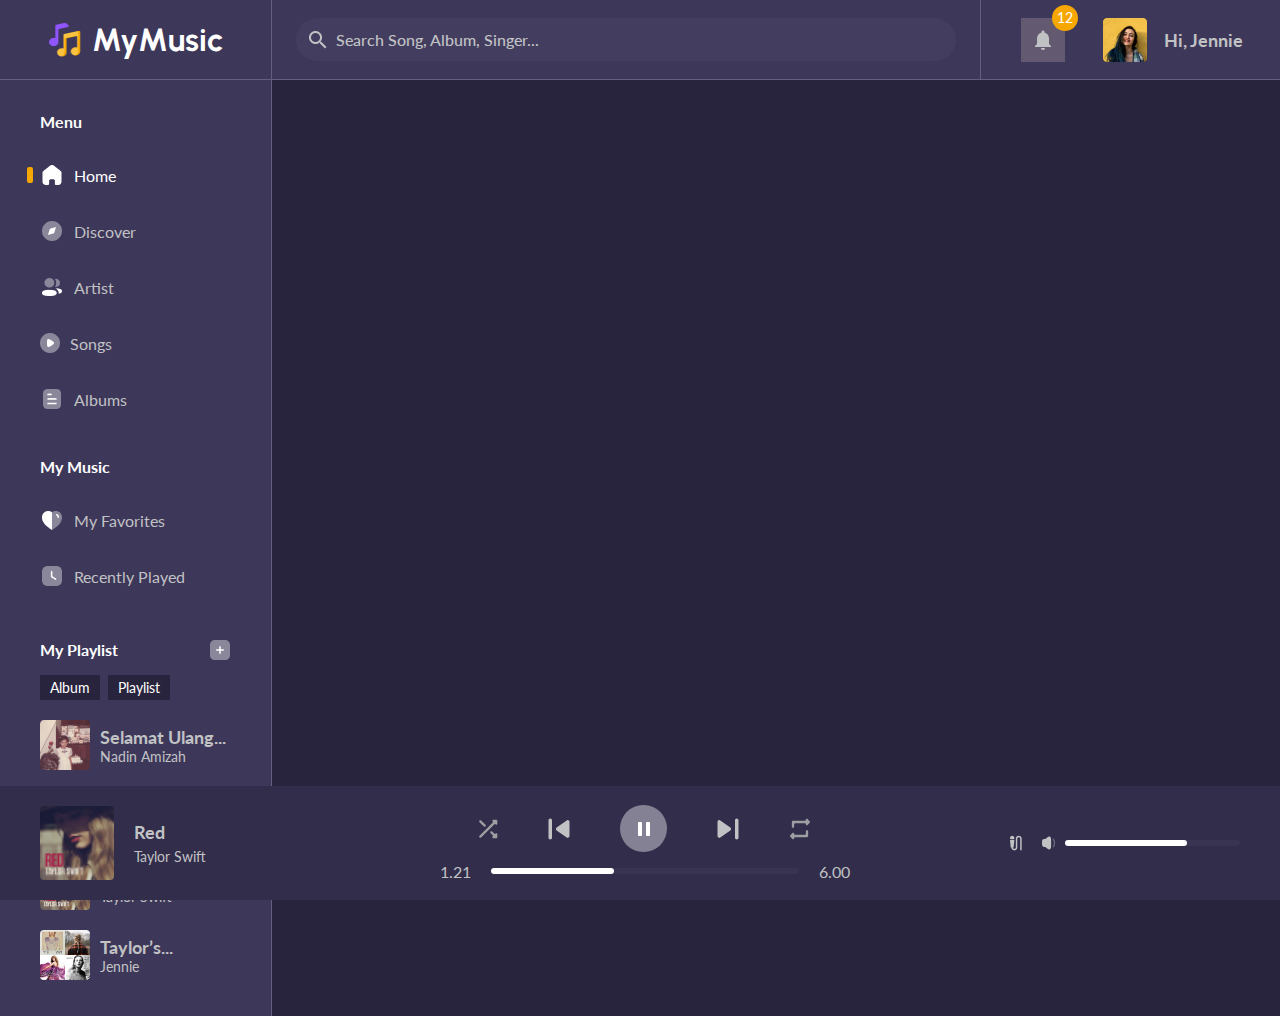
==== landing-page/landingPage.html @ be9fb443 "Membuat Tampilan MyMusic" ====
<!DOCTYPE html>
<html lang="en">
  <head>
    <meta charset="UTF-8" />
    <meta name="viewport" content="width=device-width, initial-scale=1.0" />
    <title>Landing Page</title>
    <link rel="stylesheet" href="landingPage.css" />
    <link rel="stylesheet" href="../default-css/default.css" />
  </head>
  <body>
    <nav class="navbar">
      <div class="logo-brand">
        <img
          src="../assets/icon/logo.png"
          alt="MyMusic"
          width="34px"
          height="34px"
        />
        <p class="brand-nav mymusic">MyMusic</p>
      </div>

      <div class="search-feature">
        <img
          src="../assets/icon/Material Icon.png"
          alt="search"
          class="search-icon"
        />
        <input
          type="text"
          placeholder="Search Song, Album, Singer..."
          class="input-search body-2"
        />
      </div>

      <div class="profile">
        <div class="notification">
          <div class="sum-notification">
            <p class="body-nav">12</p>
          </div>
          <img src="../assets/icon/notification.png" alt="notification" />
        </div>
        <div class="profile-content">
          <img src="../assets/img/Avatar.png" alt="" />
          <p class="body-1">Hi, Jennie</p>
        </div>
      </div>

      <div class="hamburger-menu">
        <div class="line"></div>
        <div class="line"></div>
        <div class="line"></div>
      </div>

      <div class="next-icon">
        <img src="../assets/icon/arrow-right.png" alt="Next" />
      </div>
    </nav>

    <aside class="aside-nav">
      <div class="menu-section">
        <p class="title-text">Menu</p>

        <ul class="menu-list">
          <li>
            <img src="../assets/icon/home.png" alt="home" />
            <p class="white">Home</p>
          </li>
          <li>
            <img src="../assets/icon/discover.png" alt="discover" />
            <p>Discover</p>
          </li>
          <li>
            <img src="../assets/icon/artist.png" alt="artist" />
            <p>Artist</p>
          </li>
          <li>
            <img src="../assets/icon/Play.png" alt="play" />
            <p>Songs</p>
          </li>
          <li>
            <img src="../assets/icon/albums.png" alt="albums" />
            <p>Albums</p>
          </li>
        </ul>
      </div>

      <div class="my-music-section">
        <p class="title-text">My Music</p>

        <ul class="menu-list">
          <li>
            <img src="../assets/icon/half-heart.png" alt="heart" />
            <p>My Favorites</p>
          </li>
          <li>
            <img src="../assets/icon/clock.png" alt="discover" />
            <p>Recently Played</p>
          </li>
        </ul>
      </div>

      <div class="my-playlist-section">
        <div class="add">
          <p class="title-text">My Playlist</p>
          <svg
            width="24"
            height="24"
            viewBox="0 0 24 24"
            fill="none"
            xmlns="http://www.w3.org/2000/svg"
          >
            <path
              opacity="0.4"
              d="M16.6667 2H7.33333C3.92889 2 2 3.92889 2 7.33333V16.6667C2 20.0622 3.92 22 7.33333 22H16.6667C20.0711 22 22 20.0622 22 16.6667V7.33333C22 3.92889 20.0711 2 16.6667 2Z"
              fill="white"
            />
            <path
              d="M15.3205 12.7083H12.7495V15.257C12.7495 15.6673 12.4139 16 12 16C11.5861 16 11.2505 15.6673 11.2505 15.257V12.7083H8.67955C8.29342 12.6687 8 12.3461 8 11.9613C8 11.5765 8.29342 11.2539 8.67955 11.2143H11.2424V8.67365C11.2824 8.29088 11.6078 8 11.996 8C12.3842 8 12.7095 8.29088 12.7495 8.67365V11.2143H15.3205C15.7066 11.2539 16 11.5765 16 11.9613C16 12.3461 15.7066 12.6687 15.3205 12.7083Z"
              fill="white"
            />
          </svg>
        </div>

        <div class="button-playlist">
          <button class="body-nav">Album</button>
          <button class="body-nav">Playlist</button>
        </div>

        <ul class="image-list">
          <li>
            <img
              src="../assets/img/Nadin_Amizah_-_Selamat_Ulang_Tahun.jpg"
              alt="image"
            />
            <div class="image-content">
              <p class="body-1 text-secondary">Selamat Ulang...</p>
              <p class="body-nav text-secondary">Nadin Amizah</p>
            </div>
          </li>
          <li>
            <img src="../assets/img/Midnights_-_Taylor_Swift.jpg" alt="image" />
            <div class="image-content">
              <p class="body-1 text-secondary">Midnights</p>
              <p class="body-nav text-secondary">Taylor Swift</p>
            </div>
          </li>
          <li>
            <img src="../assets/img/Taylor_Swift_-_Red.jpg" alt="image" />
            <div class="image-content">
              <p class="body-1 text-secondary">Red</p>
              <p class="body-nav text-secondary">Taylor Swift</p>
            </div>
          </li>
          <li>
            <img src="../assets/img/frame1.jpg" alt="image" />
            <div class="image-content">
              <p class="body-1 text-secondary">Taylor’s...</p>
              <p class="body-nav text-secondary">Jennie</p>
            </div>
          </li>
        </ul>
      </div>
    </aside>

    <section class="song-bar">
      <div class="card-bar">
        <img
          src="../assets/img/Taylor_Swift_-_Red.jpg"
          alt="image"
          width="74px"
        />
        <div class="image-content">
          <p class="body-1 text-secondary text-20">Red</p>
          <p class="body-nav text-secondary text-18">Taylor Swift</p>
        </div>
      </div>

      <div class="start-music">
        <div class="start-music-icon">
          <svg
            class="ml-5"
            width="19"
            height="20"
            viewBox="0 0 19 20"
            fill="none"
            xmlns="http://www.w3.org/2000/svg"
          >
            <path
              d="M6.52318 7.52397C6.98185 7.06853 6.98286 6.32691 6.52536 5.87029L2.1344 1.48781C1.6798 1.03409 0.943564 1.03444 0.489401 1.48861C0.0349275 1.94308 0.0349276 2.67993 0.489401 3.1344L4.87612 7.52112C5.3306 7.9756 6.0671 7.97684 6.52318 7.52397ZM14.2968 0.666504C13.4184 0.666504 12.9785 1.7285 13.5996 2.34961C13.9845 2.73454 13.9847 3.35859 13.5999 3.74367L0.488676 16.8653C0.0345502 17.3198 0.0346966 18.0564 0.489004 18.5107C0.943311 18.965 1.67984 18.9651 2.13433 18.511L15.256 5.39978C15.6411 5.01501 16.2651 5.01513 16.6501 5.40006C17.2712 6.02117 18.3332 5.58127 18.3332 4.70289V1.83317C18.3332 1.18884 17.8108 0.666504 17.1665 0.666504H14.2968ZM13.124 12.4673C12.6698 12.0131 11.9333 12.0131 11.479 12.4673C11.0247 12.9216 11.0247 13.6581 11.479 14.1123L13.6077 16.241C13.9945 16.6279 13.9945 17.2551 13.6077 17.642C12.9836 18.2661 13.4256 19.3332 14.3082 19.3332H17.1665C17.8108 19.3332 18.3332 18.8108 18.3332 18.1665V15.2965C18.3332 14.4182 17.2713 13.9784 16.6503 14.5994C16.2653 14.9844 15.6411 14.9844 15.2561 14.5994L13.124 12.4673Z"
              fill="#9D9EA1"
            />
          </svg>

          <svg
            class="ml-5"
            width="22"
            height="22"
            viewBox="0 0 22 22"
            fill="none"
            xmlns="http://www.w3.org/2000/svg"
          >
            <path
              d="M0.5 2.25C0.5 1.2835 1.2835 0.5 2.25 0.5C3.2165 0.5 4 1.2835 4 2.25V19.75C4 20.7165 3.2165 21.5 2.25 21.5C1.2835 21.5 0.5 20.7165 0.5 19.75V2.25ZM8.6504 9.57031C7.66266 10.2675 7.66266 11.7325 8.6504 12.4297L18.7408 19.5523C19.9 20.3706 21.5 19.5416 21.5 18.1226V3.87736C21.5 2.45843 19.9 1.62939 18.7408 2.44767L8.6504 9.57031Z"
              fill="#C1C2C4"
            />
          </svg>

          <div class="play">
            <svg
              width="12"
              height="14"
              viewBox="0 0 12 14"
              fill="none"
              xmlns="http://www.w3.org/2000/svg"
            >
              <path
                d="M0.000488281 13C0.000488281 13.5523 0.448204 14 1.00049 14H3.00049C3.55277 14 4.00049 13.5523 4.00049 13V1C4.00049 0.447716 3.55277 0 3.00049 0H1.00049C0.448204 0 0.000488281 0.447715 0.000488281 1V13ZM9.00049 0C8.4482 0 8.00049 0.447715 8.00049 1V13C8.00049 13.5523 8.4482 14 9.00049 14H11.0005C11.5528 14 12.0005 13.5523 12.0005 13V1C12.0005 0.447716 11.5528 0 11.0005 0H9.00049Z"
                fill="white"
              />
            </svg>
          </div>

          <svg
            class="mr-5"
            width="22"
            height="22"
            viewBox="0 0 22 22"
            fill="none"
            xmlns="http://www.w3.org/2000/svg"
          >
            <path
              d="M0.5 18.1226C0.5 19.5416 2.09997 20.3706 3.2592 19.5523L13.3496 12.4297C14.3373 11.7325 14.3373 10.2675 13.3496 9.57031L3.25919 2.44767C2.09997 1.62939 0.5 2.45843 0.5 3.87736V18.1226ZM19.75 0.5C18.7835 0.5 18 1.2835 18 2.25V19.75C18 20.7165 18.7835 21.5 19.75 21.5C20.7165 21.5 21.5 20.7165 21.5 19.75V2.25C21.5 1.2835 20.7165 0.5 19.75 0.5Z"
              fill="#C1C2C4"
            />
          </svg>

          <svg
            class="mr-5"
            width="22"
            height="22"
            viewBox="0 0 22 22"
            fill="none"
            xmlns="http://www.w3.org/2000/svg"
          >
            <path
              d="M5.16667 6.33301C5.16667 5.68868 5.689 5.16634 6.33333 5.16634H15.8082C16.3744 5.16634 16.8333 5.62531 16.8333 6.19147C16.8333 7.10476 17.9375 7.56213 18.5833 6.91634L20.675 4.82463C21.1307 4.36902 21.1307 3.63033 20.675 3.17472L18.5833 1.08301C17.9375 0.437213 16.8333 0.894592 16.8333 1.80788C16.8333 2.37404 16.3744 2.83301 15.8082 2.83301H4C3.35567 2.83301 2.83333 3.35534 2.83333 3.99967V8.66634C2.83333 9.31067 3.35567 9.83301 4 9.83301C4.64433 9.83301 5.16667 9.31067 5.16667 8.66634V6.33301ZM16.8333 15.6663C16.8333 16.3107 16.311 16.833 15.6667 16.833H6.19179C5.62563 16.833 5.16667 16.374 5.16667 15.8079C5.16667 14.8946 4.06246 14.4372 3.41667 15.083L1.32496 17.1747C0.869345 17.6303 0.869346 18.369 1.32496 18.8246L3.41667 20.9163C4.06246 21.5621 5.16667 21.1048 5.16667 20.1915C5.16667 19.6253 5.62563 19.1663 6.19179 19.1663H18C18.6443 19.1663 19.1667 18.644 19.1667 17.9997V13.333C19.1667 12.6887 18.6443 12.1663 18 12.1663C17.3557 12.1663 16.8333 12.6887 16.8333 13.333V15.6663Z"
              fill="#9D9EA1"
            />
          </svg>
        </div>
        <div class="progress-bar-container">
          <div class="sum-music">
            <p class="text-secondary">1.21</p>

            <div class="progress-bar">
              <div class="bar-main">
                <div class="progress-main"></div>
              </div>
            </div>

            <p class="text-secondary">6.00</p>
          </div>
        </div>
      </div>

      <div class="volume-container">
        <svg
          width="16"
          height="20"
          viewBox="0 0 16 20"
          fill="none"
          xmlns="http://www.w3.org/2000/svg"
        >
          <path
            d="M5.22 5H0.78C0.3 4.47 0 3.77 0 3C0 1.34 1.34 0 3 0C4.66 0 6 1.34 6 3C6 3.77 5.7 4.47 5.22 5ZM12 0C14.21 0 16 1.79 16 4V20H14V4C14 2.9 13.1 2 12 2C10.9 2 10 2.9 10 4V16C10 18.21 8.21 20 6 20C3.79 20 2 18.21 2 16H1L0 6H6L5 16H4C4 17.1 4.9 18 6 18C7.1 18 8 17.1 8 16V4C8 1.79 9.79 0 12 0Z"
            fill="#C1C2C4"
          />
        </svg>

        <svg
          width="18"
          height="18"
          viewBox="0 0 18 18"
          fill="none"
          xmlns="http://www.w3.org/2000/svg"
        >
          <path
            d="M12.3716 3.45056C12.3212 2.96422 12.2687 2.45963 12.1396 1.95611C11.7879 0.75153 10.8136 9.59513e-06 9.76905 9.59513e-06C9.1864 -0.00213761 8.44942 0.356445 8.03159 0.719322L4.56822 3.61697H2.75517C1.42084 3.61697 0.347918 4.6444 0.145301 6.12705C-0.02687 7.55064 -0.0688631 10.2379 0.145301 11.8042C0.33112 13.3706 1.35575 14.383 2.75517 14.383H4.56822L8.09878 17.3236C8.46097 17.6382 9.10031 17.9989 9.68822 17.9989C9.72601 18 9.7596 18 9.7932 18C10.8577 18 11.7952 17.2206 12.1469 16.0192C12.2802 15.5082 12.3264 15.0293 12.3716 14.5666L12.4188 14.1082C12.5994 12.6213 12.5994 5.36908 12.4188 3.89288L12.3716 3.45056Z"
            fill="#C1C2C4"
          />
          <path
            opacity="0.4"
            d="M16.4263 3.49442C16.1397 3.07035 15.5665 2.96514 15.1476 3.25823C14.7319 3.55455 14.629 4.14073 14.9177 4.56588C15.7208 5.74898 16.1628 7.32288 16.1628 8.99985C16.1628 10.6757 15.7208 12.2507 14.9177 13.4338C14.629 13.859 14.7319 14.4451 15.1476 14.7415C15.302 14.851 15.4836 14.9089 15.6715 14.9089C15.9728 14.9089 16.2542 14.7576 16.4263 14.5053C17.4405 13.0119 18 11.0569 18 8.99985C18 6.94283 17.4405 4.9878 16.4263 3.49442Z"
            fill="#C1C2C4"
          />
        </svg>

        <div class="volume-main">
          <div class="progress-bar-volume"></div>
        </div>
      </div>
    </section>
  </body>
</html>
---- landing-page/landingPage.css ----
/* navbar */
.navbar {
  width: 100%;
  height: 80px;
  background-color: var(--background-navbar);
  display: flex;
  justify-content: space-between;
  align-items: center;
  gap: 24px;
  border-bottom: 1px solid rgba(231, 227, 252, 0.23);
  position: relative;
}

/* -- logo-brand */
.logo-brand {
  display: flex;
  justify-content: center;
  align-items: center;
  width: 272px;
  height: 100%;
  border-right: 1px solid rgba(231, 227, 252, 0.23);
}

.mymusic {
  margin-left: 10px;
}

/* --search-feature */

.search-feature {
  position: relative;
  height: 100%;
  display: flex;
  align-items: center;
  flex-grow: 1;
}

.input-search {
  background-color: rgba(231, 227, 252, 0.04);
  border: none;
  outline: none;
  border-radius: 50px;
  padding: 12px 40px 12px 40px;
  color: var(--text-light-secondary);
  width: 100%;
}

.input-search::placeholder {
  color: var(--text-light-secondary);
}

.search-icon {
  position: absolute;
  top: 28px;
  left: 10px;
}

/* -- notification and profile */
.profile {
  width: 300px;
  height: 100%;
  display: flex;
  align-items: center;
  border-left: 1px solid rgba(231, 227, 252, 0.23);
  padding: 18px 0px 18px 40px;
}

.notification {
  position: relative;
  display: flex;
  justify-content: center;
  align-items: center;
  background-color: rgba(253, 232, 210, 0.2);
  width: 44px;
  height: 44px;
  margin-right: 38px;
  cursor: pointer;
}

.sum-notification {
  width: 26px;
  height: 26px;
  background-color: var(--primary-color);
  border-radius: 50%;
  position: absolute;
  right: -13px;
  top: -13px;
  display: flex;
  justify-content: center;
  align-items: center;
}

.profile-content {
  display: flex;
  justify-content: center;
  align-items: center;
}

.profile-content p {
  color: var(--text-light-secondary);
  margin-left: 17px;
}

/* -- hamburger-menu */

.hamburger-menu {
  position: absolute;
  right: 30px;
  top: 30px;
  display: none;
}

.line {
  width: 24px;
  height: 3px;
  margin-bottom: 5px;
  background-color: var(--text-light-secondary);
}

/* --next icon */
.next-icon {
  position: absolute;
  left: 30px;
  top: 30px;
  display: none;
}

/* aside */
.aside-nav {
  height: 100%;
  width: 272px;
  background-color: var(--background-navbar);
  padding: 16px 40px 16px 40px;
  border-right: 1px solid rgba(231, 227, 252, 0.23);
}

.title-text {
  color: white;
  margin: 16px 0;
  font-family: "Lato", sans-serif;
  font-weight: 700;
  font-size: 16px;
}

.menu-list {
  position: relative;
}

.menu-list li {
  display: flex;
  align-items: center;
  position: relative;
  height: 56px;
  cursor: pointer;
}

.menu-list li img {
  color: var(--text-light-secondary);
}

.menu-list li p {
  margin-left: 10px;
  color: var(--text-light-secondary);
}

.menu-list li .white {
  color: white;
}

.menu-list li .white::before {
  content: "";
  width: 6px;
  height: 16px;
  border-radius: 2px;
  background-color: var(--primary-color);
  position: absolute;
  top: 20px;
  left: -13px;
}

.my-music-section {
  margin-top: 30px;
}

.my-playlist-section {
  margin-top: 20px;
  width: 192px;
}

.add {
  display: flex;
  align-items: center;
  justify-content: space-between;
}

.add svg {
  cursor: pointer;
}

.button-playlist button {
  padding: 4px 10px 4px 10px;
  background-color: #28243d;
  border: none;
  cursor: pointer;
  margin-right: 4px;
}

.image-list {
  margin-top: 20px;
}

.image-list li {
  display: flex;
  align-items: center;
  margin-bottom: 20px;
}

.image-list li img {
  border-radius: 4px;
}

.image-list li .image-content {
  margin-left: 10px;
}

/* bar song */

.song-bar {
  width: 100%;
  height: 114px;
  background-color: #312d4b;
  display: flex;
  align-items: center;
  justify-content: space-between;
  padding: 12px 40px 12px 40px;
  position: fixed;
  bottom: 0;
}

/* --card */
.card-bar {
  display: flex;
  align-items: center;
  width: 250px;
}

.card-bar img {
  border-radius: 4px;
}

.card-bar .image-content {
  margin-left: 20px;
}

.text-20 {
  font-size: 20px;
}

.text-18 {
  margin-top: 5px;
  font-size: 18px;
}

/* --start music */

.start-music {
  display: flex;
  flex-direction: column;
  align-items: center;
}

.volume music {
  font-family: "Lato";
  font-size: 16px;
  font-weight: 400;
}

.start-music-icon {
  display: flex;
  align-items: center;
}

svg {
  cursor: pointer;
}

.play {
  display: flex;
  justify-content: center;
  align-items: center;
  width: 46.67px;
  height: 46.67px;
  border-radius: 50%;
  background-color: #838193;
  cursor: pointer;
}

.ml-5 {
  margin-right: 50px;
}

.mr-5 {
  margin-left: 50px;
}

.bar-main {
  width: 308px;
  height: 6px;
  background-color: #383452;
  margin: auto;
  border-radius: 4px;
  position: relative;
}

.progress-main {
  width: 40%;
  height: 6px;
  background-color: white;
  margin: auto;
  border-radius: 4px;
  position: absolute;
  top: 0;
  left: 0;
}

.sum-music {
  display: flex;
  justify-content: center;
  align-items: center;
  margin-top: 10px;
}

.sum-music p {
  margin: 0 20px;
}

/* volume */

.volume-container {
  width: 240px;
  height: 100%;
  display: flex;
  align-items: center;
}

.volume-main {
  width: 100%;
  height: 6px;
  background-color: #383452;
  margin: auto;
  border-radius: 4px;
  position: relative;
}

.volume-container svg {
  margin: 0 10px;
}

.progress-bar-volume {
  width: 70%;
  height: 6px;
  background-color: white;
  margin: auto;
  border-radius: 4px;
  position: absolute;
  top: 0;
  left: 0;
}

@media (max-width: 500px) {
  /* navbar */
  .logo-brand {
    border: none;
    justify-content: center;
    width: 100%;
  }

  .profile {
    display: none;
  }

  .search-feature {
    display: none;
  }

  .hamburger-menu {
    display: block;
  }

  .next-icon {
    display: block;
  }
  /* song bar */

  aside {
    display: none;
  }

  .song-bar {
    display: none;
  }
}
---- default-css/default.css ----
/* Font */
@import url("https://fonts.googleapis.com/css2?family=Lato:ital,wght@0,100;0,300;0,400;0,700;0,900;1,100;1,300;1,400;1,700;1,900&family=Montserrat:ital,wght@0,100..900;1,100..900&family=Urbanist:ital,wght@0,100..900;1,100..900&display=swap");

/* Default style */
* {
  margin: 0;
  padding: 0;
  box-sizing: border-box;
  list-style: none;
  text-decoration: none;
  color: inherit;
}

body {
  font-family: "Lato", sans-serif;
  font-weight: 400;
  font-style: normal;
  background-color: var(--background-color);
  color: white;
}

/* font */
.brand-nav {
  font-family: "Urbanist", sans-serif;
  font-size: 32px;
  font-weight: 700;
  font-style: normal;
}

.heading-1 {
  font-family: "Montserrat", sans-serif;
  font-size: 24px;
  font-weight: 700;
  font-style: normal;
}

.heading-logo {
  font-family: "Urbanist", sans-serif;
  font-size: 32px;
  font-weight: 700;
  font-style: normal;
}

.body-1 {
  font-family: "Lato", sans-serif;
  font-weight: 700;
  font-size: 18px;
}

.body-2 {
  font-family: "Lato", sans-serif;
  font-weight: 500;
  font-size: 16px;
}

.body-nav {
  font-family: "Lato", sans-serif;
  font-weight: 400;
  font-size: 14px;
}

.body-login-register-1 {
  font-family: "Lato", sans-serif;
  font-weight: 500;
  font-size: 16px;
}

.body-login-register-3 {
  font-family: "Lato", sans-serif;
  font-weight: 500;
  font-size: 18px;
}

.body-login-register-2 {
  font-family: "Lato", sans-serif;
  font-weight: 500;
  font-size: 14px;
}

/* text */
.text-secondary {
  color: var(--text-light-secondary);
}

.text-primary {
  color: var(--primary-color);
}

/* color */
:root {
  --background-color: #28243d;
  --background-navbar: #3d3759;
  --background-login-register: #312d4b;
  --primary-color: #f7a701;
  --secondary-color: #fef4cb;
  --text-light-secondary: #c1c2c4;
}

@media (max-width: 500px) {
  /* font */
  .brand-nav {
    font-size: 24px;
  }

  .heading-1 {
    font-size: 20px;
  }

  .body-1 {
    font-size: 14px;
  }

  .body-2 {
    font-size: 12px;
  }

  .body-login-register-1 {
    font-size: 14px;
  }

  .body-login-register-2 {
    font-size: 13px;
  }

  .body-login-register-3 {
    font-family: "Lato", sans-serif;
    font-weight: 500;
    font-size: 16px;
  }
}
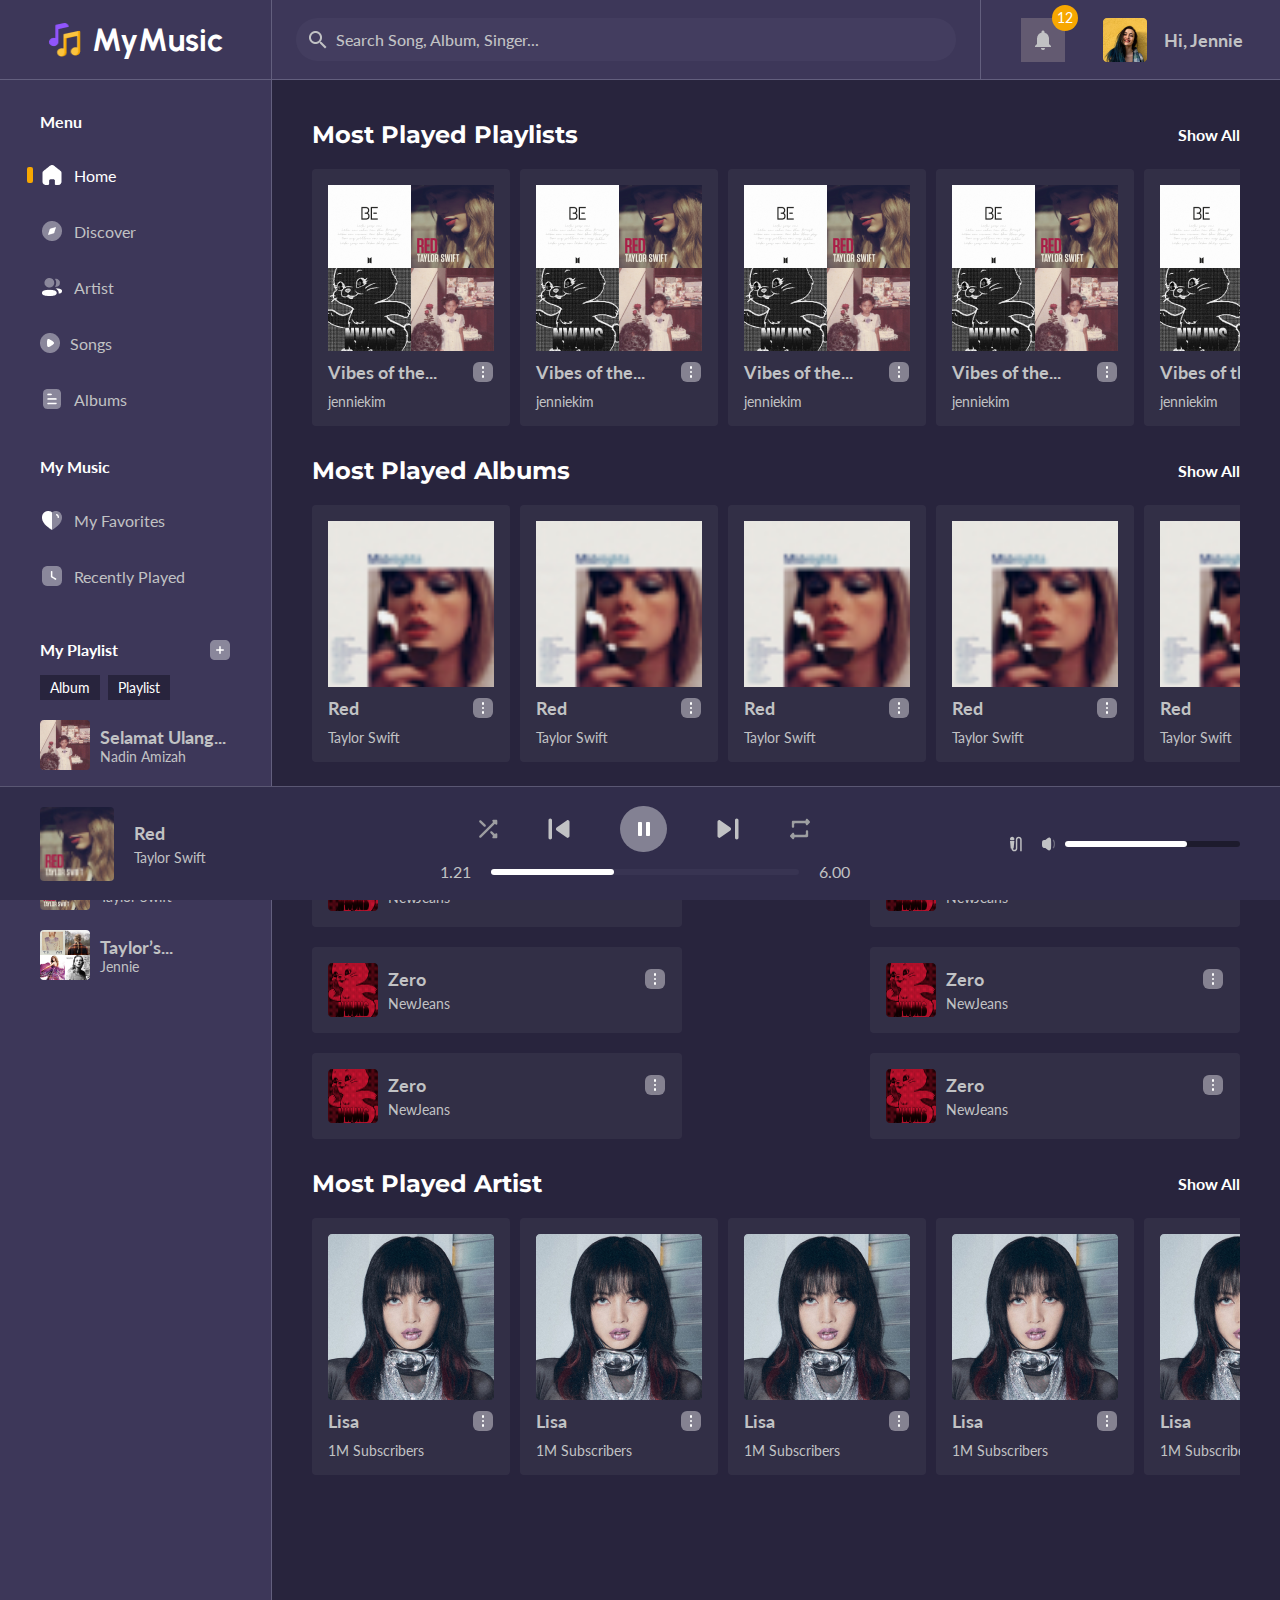
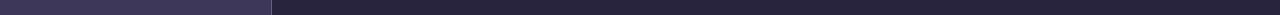
==== commit 4ac01ad3: "done: UI" ====
--- a/landing-page/landingPage.html
+++ b/landing-page/landingPage.html
@@ -56,113 +56,474 @@
       </div>
     </nav>
 
-    <aside class="aside-nav">
-      <div class="menu-section">
-        <p class="title-text">Menu</p>
-
-        <ul class="menu-list">
-          <li>
-            <img src="../assets/icon/home.png" alt="home" />
-            <p class="white">Home</p>
-          </li>
-          <li>
-            <img src="../assets/icon/discover.png" alt="discover" />
-            <p>Discover</p>
-          </li>
-          <li>
-            <img src="../assets/icon/artist.png" alt="artist" />
-            <p>Artist</p>
-          </li>
-          <li>
-            <img src="../assets/icon/Play.png" alt="play" />
-            <p>Songs</p>
-          </li>
-          <li>
-            <img src="../assets/icon/albums.png" alt="albums" />
-            <p>Albums</p>
-          </li>
-        </ul>
-      </div>
-
-      <div class="my-music-section">
-        <p class="title-text">My Music</p>
-
-        <ul class="menu-list">
-          <li>
-            <img src="../assets/icon/half-heart.png" alt="heart" />
-            <p>My Favorites</p>
-          </li>
-          <li>
-            <img src="../assets/icon/clock.png" alt="discover" />
-            <p>Recently Played</p>
-          </li>
-        </ul>
-      </div>
-
-      <div class="my-playlist-section">
-        <div class="add">
-          <p class="title-text">My Playlist</p>
-          <svg
-            width="24"
-            height="24"
-            viewBox="0 0 24 24"
-            fill="none"
-            xmlns="http://www.w3.org/2000/svg"
-          >
-            <path
-              opacity="0.4"
-              d="M16.6667 2H7.33333C3.92889 2 2 3.92889 2 7.33333V16.6667C2 20.0622 3.92 22 7.33333 22H16.6667C20.0711 22 22 20.0622 22 16.6667V7.33333C22 3.92889 20.0711 2 16.6667 2Z"
-              fill="white"
-            />
-            <path
-              d="M15.3205 12.7083H12.7495V15.257C12.7495 15.6673 12.4139 16 12 16C11.5861 16 11.2505 15.6673 11.2505 15.257V12.7083H8.67955C8.29342 12.6687 8 12.3461 8 11.9613C8 11.5765 8.29342 11.2539 8.67955 11.2143H11.2424V8.67365C11.2824 8.29088 11.6078 8 11.996 8C12.3842 8 12.7095 8.29088 12.7495 8.67365V11.2143H15.3205C15.7066 11.2539 16 11.5765 16 11.9613C16 12.3461 15.7066 12.6687 15.3205 12.7083Z"
-              fill="white"
-            />
-          </svg>
-        </div>
-
-        <div class="button-playlist">
-          <button class="body-nav">Album</button>
-          <button class="body-nav">Playlist</button>
-        </div>
-
-        <ul class="image-list">
-          <li>
-            <img
-              src="../assets/img/Nadin_Amizah_-_Selamat_Ulang_Tahun.jpg"
-              alt="image"
-            />
-            <div class="image-content">
-              <p class="body-1 text-secondary">Selamat Ulang...</p>
-              <p class="body-nav text-secondary">Nadin Amizah</p>
-            </div>
-          </li>
-          <li>
-            <img src="../assets/img/Midnights_-_Taylor_Swift.jpg" alt="image" />
-            <div class="image-content">
-              <p class="body-1 text-secondary">Midnights</p>
-              <p class="body-nav text-secondary">Taylor Swift</p>
-            </div>
-          </li>
-          <li>
-            <img src="../assets/img/Taylor_Swift_-_Red.jpg" alt="image" />
-            <div class="image-content">
-              <p class="body-1 text-secondary">Red</p>
-              <p class="body-nav text-secondary">Taylor Swift</p>
-            </div>
-          </li>
-          <li>
-            <img src="../assets/img/frame1.jpg" alt="image" />
-            <div class="image-content">
-              <p class="body-1 text-secondary">Taylor’s...</p>
-              <p class="body-nav text-secondary">Jennie</p>
-            </div>
-          </li>
-        </ul>
-      </div>
-    </aside>
-
-    <section class="song-bar">
+    <section class="frame">
+      <aside class="aside-nav">
+        <div class="menu-section">
+          <p class="title-text">Menu</p>
+
+          <ul class="menu-list">
+            <li>
+              <img src="../assets/icon/home.png" alt="home" />
+              <p class="white">Home</p>
+            </li>
+            <li>
+              <img src="../assets/icon/discover.png" alt="discover" />
+              <p>Discover</p>
+            </li>
+            <li>
+              <img src="../assets/icon/artist.png" alt="artist" />
+              <p>Artist</p>
+            </li>
+            <li>
+              <img src="../assets/icon/Play.png" alt="play" />
+              <p>Songs</p>
+            </li>
+            <li>
+              <img src="../assets/icon/albums.png" alt="albums" />
+              <p>Albums</p>
+            </li>
+          </ul>
+        </div>
+
+        <div class="my-music-section">
+          <p class="title-text">My Music</p>
+
+          <ul class="menu-list">
+            <li>
+              <img src="../assets/icon/half-heart.png" alt="heart" />
+              <p>My Favorites</p>
+            </li>
+            <li>
+              <img src="../assets/icon/clock.png" alt="discover" />
+              <p>Recently Played</p>
+            </li>
+          </ul>
+        </div>
+
+        <div class="my-playlist-section">
+          <div class="add">
+            <p class="title-text">My Playlist</p>
+            <svg
+              width="24"
+              height="24"
+              viewBox="0 0 24 24"
+              fill="none"
+              xmlns="http://www.w3.org/2000/svg"
+            >
+              <path
+                opacity="0.4"
+                d="M16.6667 2H7.33333C3.92889 2 2 3.92889 2 7.33333V16.6667C2 20.0622 3.92 22 7.33333 22H16.6667C20.0711 22 22 20.0622 22 16.6667V7.33333C22 3.92889 20.0711 2 16.6667 2Z"
+                fill="white"
+              />
+              <path
+                d="M15.3205 12.7083H12.7495V15.257C12.7495 15.6673 12.4139 16 12 16C11.5861 16 11.2505 15.6673 11.2505 15.257V12.7083H8.67955C8.29342 12.6687 8 12.3461 8 11.9613C8 11.5765 8.29342 11.2539 8.67955 11.2143H11.2424V8.67365C11.2824 8.29088 11.6078 8 11.996 8C12.3842 8 12.7095 8.29088 12.7495 8.67365V11.2143H15.3205C15.7066 11.2539 16 11.5765 16 11.9613C16 12.3461 15.7066 12.6687 15.3205 12.7083Z"
+                fill="white"
+              />
+            </svg>
+          </div>
+
+          <div class="button-playlist">
+            <button class="body-nav">Album</button>
+            <button class="body-nav">Playlist</button>
+          </div>
+
+          <ul class="image-list">
+            <li>
+              <img
+                src="../assets/img/Nadin_Amizah_-_Selamat_Ulang_Tahun.jpg"
+                alt="image"
+              />
+              <div class="image-content">
+                <p class="body-1 text-secondary">Selamat Ulang...</p>
+                <p class="body-nav text-secondary">Nadin Amizah</p>
+              </div>
+            </li>
+            <li>
+              <img
+                src="../assets/img/Midnights_-_Taylor_Swift.jpg"
+                alt="image"
+              />
+              <div class="image-content">
+                <p class="body-1 text-secondary">Midnights</p>
+                <p class="body-nav text-secondary">Taylor Swift</p>
+              </div>
+            </li>
+            <li>
+              <img src="../assets/img/Taylor_Swift_-_Red.jpg" alt="image" />
+              <div class="image-content">
+                <p class="body-1 text-secondary">Red</p>
+                <p class="body-nav text-secondary">Taylor Swift</p>
+              </div>
+            </li>
+            <li>
+              <img src="../assets/img/frame1.jpg" alt="image" />
+              <div class="image-content">
+                <p class="body-1 text-secondary">Taylor’s...</p>
+                <p class="body-nav text-secondary">Jennie</p>
+              </div>
+            </li>
+          </ul>
+        </div>
+      </aside>
+
+      <main>
+        <div class="container-frame-1">
+          <div class="heading-frame">
+            <h2 class="heading-1">Most Played Playlists</h2>
+            <p class="show-all">Show All</p>
+          </div>
+
+          <div class="album-image">
+            <div class="card-album">
+              <img src="../assets/img/vibes.png" alt="album" />
+
+              <div class="content-album">
+                <p class="body-1 text-secondary">Vibes of the...</p>
+                <p class="artist text-secondary">jenniekim</p>
+
+                <div class="more-info">
+                  <span class="circle"></span>
+                  <span class="circle"></span>
+                  <span class="circle"></span>
+                </div>
+              </div>
+            </div>
+            <div class="card-album">
+              <img src="../assets/img/vibes.png" alt="album" />
+
+              <div class="content-album">
+                <p class="body-1 text-secondary">Vibes of the...</p>
+                <p class="artist text-secondary">jenniekim</p>
+
+                <div class="more-info">
+                  <span class="circle"></span>
+                  <span class="circle"></span>
+                  <span class="circle"></span>
+                </div>
+              </div>
+            </div>
+            <div class="card-album">
+              <img src="../assets/img/vibes.png" alt="album" />
+
+              <div class="content-album">
+                <p class="body-1 text-secondary">Vibes of the...</p>
+                <p class="artist text-secondary">jenniekim</p>
+
+                <div class="more-info">
+                  <span class="circle"></span>
+                  <span class="circle"></span>
+                  <span class="circle"></span>
+                </div>
+              </div>
+            </div>
+            <div class="card-album">
+              <img src="../assets/img/vibes.png" alt="album" />
+
+              <div class="content-album">
+                <p class="body-1 text-secondary">Vibes of the...</p>
+                <p class="artist text-secondary">jenniekim</p>
+
+                <div class="more-info">
+                  <span class="circle"></span>
+                  <span class="circle"></span>
+                  <span class="circle"></span>
+                </div>
+              </div>
+            </div>
+            <div class="card-album">
+              <img src="../assets/img/vibes.png" alt="album" />
+
+              <div class="content-album">
+                <p class="body-1 text-secondary">Vibes of the...</p>
+                <p class="artist text-secondary">jenniekim</p>
+
+                <div class="more-info">
+                  <span class="circle"></span>
+                  <span class="circle"></span>
+                  <span class="circle"></span>
+                </div>
+              </div>
+            </div>
+          </div>
+        </div>
+
+        <div class="container-frame-2">
+          <div class="heading-frame">
+            <h2 class="heading-1">Most Played Albums</h2>
+            <p class="show-all">Show All</p>
+          </div>
+
+          <div class="album-image">
+            <div class="card-album">
+              <img
+                src="../assets/img/Midnights_-_Taylor_Swift.jpg"
+                alt="album"
+              />
+
+              <div class="content-album">
+                <p class="body-1 text-secondary">Red</p>
+                <p class="artist text-secondary">Taylor Swift</p>
+
+                <div class="more-info">
+                  <span class="circle"></span>
+                  <span class="circle"></span>
+                  <span class="circle"></span>
+                </div>
+              </div>
+            </div>
+            <div class="card-album">
+              <img
+                src="../assets/img/Midnights_-_Taylor_Swift.jpg"
+                alt="album"
+              />
+
+              <div class="content-album">
+                <p class="body-1 text-secondary">Red</p>
+                <p class="artist text-secondary">Taylor Swift</p>
+
+                <div class="more-info">
+                  <span class="circle"></span>
+                  <span class="circle"></span>
+                  <span class="circle"></span>
+                </div>
+              </div>
+            </div>
+            <div class="card-album">
+              <img
+                src="../assets/img/Midnights_-_Taylor_Swift.jpg"
+                alt="album"
+              />
+
+              <div class="content-album">
+                <p class="body-1 text-secondary">Red</p>
+                <p class="artist text-secondary">Taylor Swift</p>
+
+                <div class="more-info">
+                  <span class="circle"></span>
+                  <span class="circle"></span>
+                  <span class="circle"></span>
+                </div>
+              </div>
+            </div>
+            <div class="card-album">
+              <img
+                src="../assets/img/Midnights_-_Taylor_Swift.jpg"
+                alt="album"
+              />
+
+              <div class="content-album">
+                <p class="body-1 text-secondary">Red</p>
+                <p class="artist text-secondary">Taylor Swift</p>
+
+                <div class="more-info">
+                  <span class="circle"></span>
+                  <span class="circle"></span>
+                  <span class="circle"></span>
+                </div>
+              </div>
+            </div>
+            <div class="card-album">
+              <img
+                src="../assets/img/Midnights_-_Taylor_Swift.jpg"
+                alt="album"
+              />
+
+              <div class="content-album">
+                <p class="body-1 text-secondary">Red</p>
+                <p class="artist text-secondary">Taylor Swift</p>
+
+                <div class="more-info">
+                  <span class="circle"></span>
+                  <span class="circle"></span>
+                  <span class="circle"></span>
+                </div>
+              </div>
+            </div>
+          </div>
+        </div>
+
+        <div class="container-frame-3">
+          <div class="heading-frame">
+            <h2 class="heading-1">Most Played Songs</h2>
+            <p class="show-all">Show All</p>
+          </div>
+
+          <div class="favourite-songs">
+            <div class="card-song">
+              <img src="../assets/img/Cover Album.png" alt="album" />
+
+              <div class="card-song-content">
+                <p class="text-secondary header-songs-content">Zero</p>
+                <p class="text-secondary body-nav">NewJeans</p>
+              </div>
+
+              <div class="more-info">
+                <span class="circle"></span>
+                <span class="circle"></span>
+                <span class="circle"></span>
+              </div>
+            </div>
+
+            <div class="card-song">
+              <img src="../assets/img/Cover Album.png" alt="album" />
+
+              <div class="card-song-content">
+                <p class="text-secondary header-songs-content">Zero</p>
+                <p class="text-secondary body-nav">NewJeans</p>
+              </div>
+
+              <div class="more-info">
+                <span class="circle"></span>
+                <span class="circle"></span>
+                <span class="circle"></span>
+              </div>
+            </div>
+
+            <div class="card-song">
+              <img src="../assets/img/Cover Album.png" alt="album" />
+
+              <div class="card-song-content">
+                <p class="text-secondary header-songs-content">Zero</p>
+                <p class="text-secondary body-nav">NewJeans</p>
+              </div>
+
+              <div class="more-info">
+                <span class="circle"></span>
+                <span class="circle"></span>
+                <span class="circle"></span>
+              </div>
+            </div>
+
+            <div class="card-song">
+              <img src="../assets/img/Cover Album.png" alt="album" />
+
+              <div class="card-song-content">
+                <p class="text-secondary header-songs-content">Zero</p>
+                <p class="text-secondary body-nav">NewJeans</p>
+              </div>
+
+              <div class="more-info">
+                <span class="circle"></span>
+                <span class="circle"></span>
+                <span class="circle"></span>
+              </div>
+            </div>
+
+            <div class="card-song">
+              <img src="../assets/img/Cover Album.png" alt="album" />
+
+              <div class="card-song-content">
+                <p class="text-secondary header-songs-content">Zero</p>
+                <p class="text-secondary body-nav">NewJeans</p>
+              </div>
+
+              <div class="more-info">
+                <span class="circle"></span>
+                <span class="circle"></span>
+                <span class="circle"></span>
+              </div>
+            </div>
+
+            <div class="card-song">
+              <img src="../assets/img/Cover Album.png" alt="album" />
+
+              <div class="card-song-content">
+                <p class="text-secondary header-songs-content">Zero</p>
+                <p class="text-secondary body-nav">NewJeans</p>
+              </div>
+
+              <div class="more-info">
+                <span class="circle"></span>
+                <span class="circle"></span>
+                <span class="circle"></span>
+              </div>
+            </div>
+          </div>
+        </div>
+
+        <div class="container-frame-4">
+          <div class="heading-frame">
+            <h2 class="heading-1">Most Played Artist</h2>
+            <p class="show-all">Show All</p>
+          </div>
+
+          <div class="album-image">
+            <div class="card-album">
+              <img src="../assets/img/Lisa.png" alt="album" />
+
+              <div class="content-album">
+                <p class="body-1 text-secondary">Lisa</p>
+                <p class="artist text-secondary">1M Subscribers</p>
+
+                <div class="more-info">
+                  <span class="circle"></span>
+                  <span class="circle"></span>
+                  <span class="circle"></span>
+                </div>
+              </div>
+            </div>
+            <div class="card-album">
+              <img src="../assets/img/Lisa.png" alt="album" />
+
+              <div class="content-album">
+                <p class="body-1 text-secondary">Lisa</p>
+                <p class="artist text-secondary">1M Subscribers</p>
+
+                <div class="more-info">
+                  <span class="circle"></span>
+                  <span class="circle"></span>
+                  <span class="circle"></span>
+                </div>
+              </div>
+            </div>
+            <div class="card-album">
+              <img src="../assets/img/Lisa.png" alt="album" />
+
+              <div class="content-album">
+                <p class="body-1 text-secondary">Lisa</p>
+                <p class="artist text-secondary">1M Subscribers</p>
+
+                <div class="more-info">
+                  <span class="circle"></span>
+                  <span class="circle"></span>
+                  <span class="circle"></span>
+                </div>
+              </div>
+            </div>
+            <div class="card-album">
+              <img src="../assets/img/Lisa.png" alt="album" />
+
+              <div class="content-album">
+                <p class="body-1 text-secondary">Lisa</p>
+                <p class="artist text-secondary">1M Subscribers</p>
+
+                <div class="more-info">
+                  <span class="circle"></span>
+                  <span class="circle"></span>
+                  <span class="circle"></span>
+                </div>
+              </div>
+            </div>
+            <div class="card-album">
+              <img src="../assets/img/Lisa.png" alt="album" />
+
+              <div class="content-album">
+                <p class="body-1 text-secondary">Lisa</p>
+                <p class="artist text-secondary">1M Subscribers</p>
+
+                <div class="more-info">
+                  <span class="circle"></span>
+                  <span class="circle"></span>
+                  <span class="circle"></span>
+                </div>
+              </div>
+            </div>
+          </div>
+        </div>
+      </main>
+    </section>
+
+    <footer class="song-bar">
       <div class="card-bar">
         <img
           src="../assets/img/Taylor_Swift_-_Red.jpg"
@@ -299,6 +660,6 @@
           <div class="progress-bar-volume"></div>
         </div>
       </div>
-    </section>
+    </footer>
   </body>
 </html>
--- a/landing-page/landingPage.css
+++ b/landing-page/landingPage.css
@@ -108,6 +108,7 @@
   right: 30px;
   top: 30px;
   display: none;
+  cursor: pointer;
 }
 
 .line {
@@ -127,7 +128,6 @@
 
 /* aside */
 .aside-nav {
-  height: 100%;
   width: 272px;
   background-color: var(--background-navbar);
   padding: 16px 40px 16px 40px;
@@ -223,11 +223,133 @@
   margin-left: 10px;
 }
 
+/* main */
+
+.frame {
+  display: flex;
+}
+
+main {
+  padding: 40px;
+  width: 100%;
+  height: 100%;
+  overflow: hidden;
+}
+
+.heading-frame {
+  display: flex;
+  justify-content: space-between;
+  align-items: center;
+}
+
+.container-frame-1,
+.container-frame-2,
+.container-frame-3,
+.container-frame-4 {
+  position: relative;
+}
+
+.container-frame-4 {
+  margin-top: 30px;
+  margin-bottom: 100px;
+}
+
+.container-frame-2,
+.container-frame-3 {
+  margin-top: 30px;
+}
+
+.album-image {
+  margin-top: 20px;
+  display: flex;
+  justify-content: space-between;
+  width: 100%;
+  overflow-x: auto;
+  white-space: nowrap;
+  scrollbar-width: none;
+  gap: 10px;
+}
+
+.card-album {
+  display: flex;
+  flex-direction: column;
+  width: 198px;
+  padding: 16px;
+  height: 257px;
+  background: rgba(255, 255, 255, 0.05);
+  flex: 0 0 auto;
+  position: relative;
+  border-radius: 4px;
+}
+
+.content-album {
+  margin-top: 8px;
+}
+
+.content-album > p {
+  margin-top: 2px;
+}
+
+.content-album p {
+  margin-bottom: 10px;
+}
+
+.more-info {
+  width: 20px;
+  height: 20px;
+  background-color: #858291;
+  display: flex;
+  flex-direction: column;
+  border-radius: 6px;
+  align-items: center;
+  justify-content: center;
+  gap: 2px;
+  position: absolute;
+  right: 17px;
+  bottom: 44px;
+  cursor: pointer;
+}
+
+span.circle {
+  width: 2.4px;
+  height: 2.4px;
+  border-radius: 50%;
+  background-color: white;
+}
+
+/* --card-song */
+
+.favourite-songs {
+  display: flex;
+  justify-content: space-between;
+  flex-wrap: wrap;
+  margin-top: 20px;
+  gap: 20px;
+}
+
+.card-song {
+  background-color: rgba(255, 255, 255, 0.05);
+  display: flex;
+  padding: 16px;
+  border-radius: 4px;
+  position: relative;
+  width: 370px;
+}
+
+.card-song-content {
+  margin-left: 10px;
+}
+
+.card-song-content p {
+  margin: 5px 0;
+}
+
 /* bar song */
 
 .song-bar {
   width: 100%;
   height: 114px;
+  border-top: 1px solid rgba(231, 227, 252, 0.23);
   background-color: #312d4b;
   display: flex;
   align-items: center;
@@ -346,7 +468,7 @@
 .volume-main {
   width: 100%;
   height: 6px;
-  background-color: #383452;
+  background-color: rgba(0, 0, 0, 0.4);
   margin: auto;
   border-radius: 4px;
   position: relative;
@@ -399,4 +521,29 @@
   .song-bar {
     display: none;
   }
-}
+
+  .favourite-songs {
+    height: 280px;
+    overflow: hidden;
+    overflow-y: auto;
+    scrollbar-width: none;
+  }
+
+  .card-song {
+    width: 100%;
+  }
+
+  /* show all */
+
+  .show-all {
+    position: absolute;
+    bottom: -30px;
+    cursor: pointer;
+  }
+
+  .container-frame-2,
+  .container-frame-3,
+  .container-frame-4 {
+    margin-top: 60px;
+  }
+}
--- a/default-css/default.css
+++ b/default-css/default.css
@@ -53,6 +53,12 @@
   font-size: 16px;
 }
 
+.artist {
+  font-family: "Lato", sans-serif;
+  font-weight: 400;
+  font-size: 14px;
+}
+
 .body-nav {
   font-family: "Lato", sans-serif;
   font-weight: 400;
@@ -75,6 +81,18 @@
   font-family: "Lato", sans-serif;
   font-weight: 500;
   font-size: 14px;
+}
+
+.header-songs-content {
+  font-family: "Lato", sans-serif;
+  font-weight: 700;
+  font-size: 18px;
+}
+
+.show-all {
+  font-family: "Lato", sans-serif;
+  font-weight: 700;
+  font-size: 16px;
 }
 
 /* text */
@@ -114,6 +132,10 @@
     font-size: 12px;
   }
 
+  .artist {
+    font-size: 12px;
+  }
+
   .body-login-register-1 {
     font-size: 14px;
   }
@@ -127,4 +149,12 @@
     font-weight: 500;
     font-size: 16px;
   }
+
+  .header-songs-content {
+    font-size: 16px;
+  }
+
+  .show-all {
+    font-size: 14px;
+  }
 }
